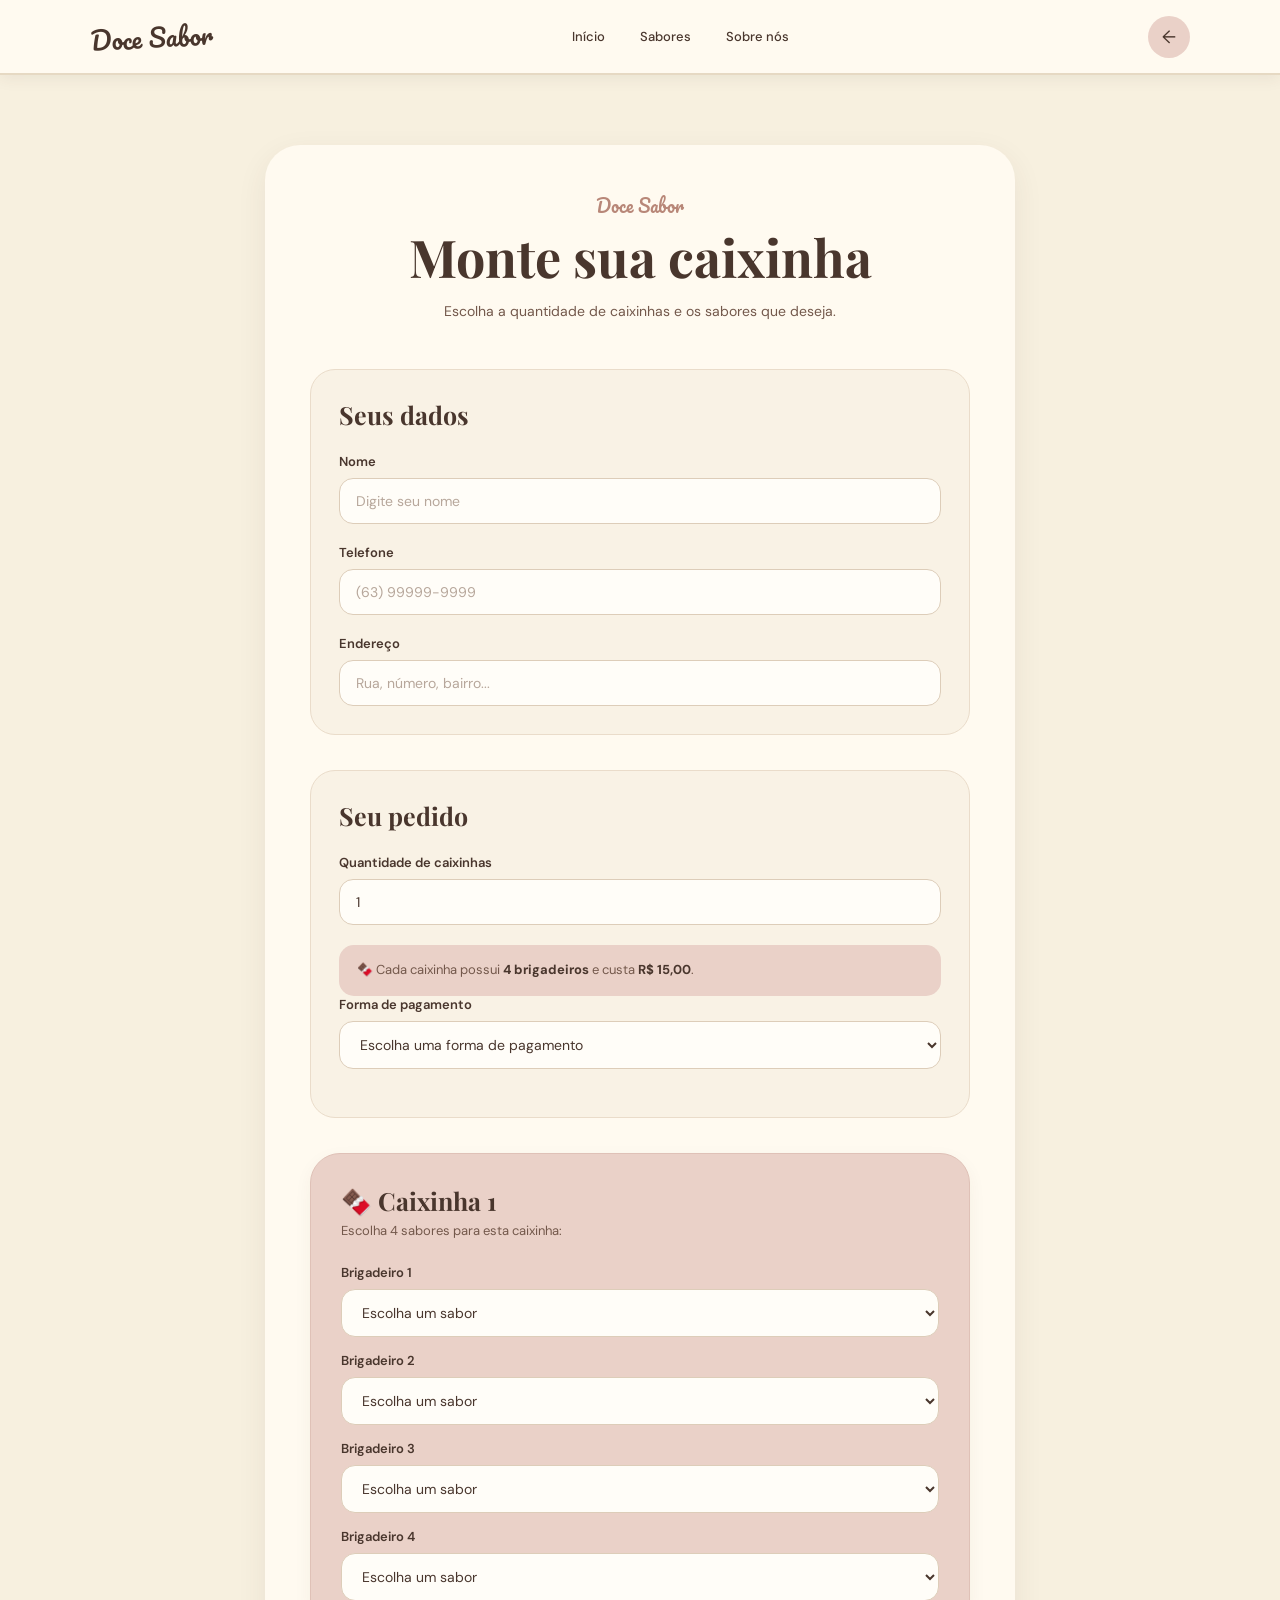
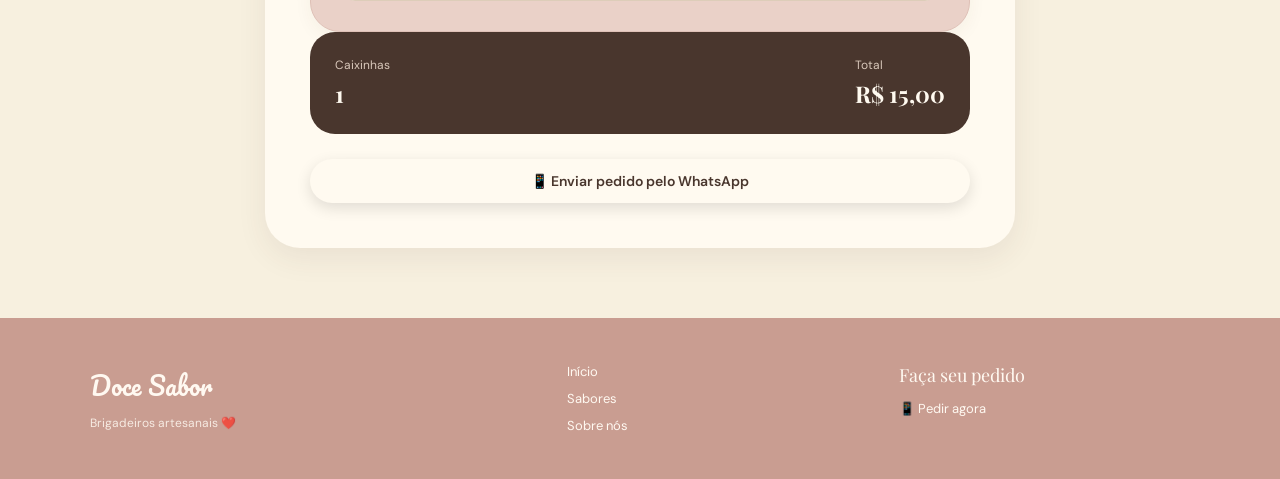
==== pedido.html @ 93509f8d "Primeiro commit do projeto" ====
<!DOCTYPE html>
<html lang="pt-BR">
<head>
    <meta charset="UTF-8">
    <meta name="viewport" content="width=device-width, initial-scale=1.0">
    <title>Fazer Pedido | Doce Sabor</title>
    <link rel="stylesheet" href="style.css">
</head>
<body>
    <!-- =================================
         CABEÇALHO
    ================================== -->
    <header class="header">
        <div class="logo">
            Doce Sabor
        </div>
        <nav class="menu">
            <a href="index.html">
                Início
            </a>
            <a href="index.html#sabores">
                Sabores
            </a>
            <a href="index.html#sobre">
                Sobre nós
            </a>
        </nav>
        <a href="index.html" class="carrinho">
            ←
        </a>
    </header>
    <!-- =================================
         CONTEÚDO PRINCIPAL
    ================================== -->
    <main>
        <section class="pagina-pedido">
            <div class="pedido-container">
                <!-- TÍTULO -->
                <div class="pedido-titulo">
                    <p class="subtitulo">
                        Doce Sabor
                    </p>
                    <h1>
                        Monte sua caixinha
                    </h1>
                    <p>
                        Escolha a quantidade de caixinhas
                        e os sabores que deseja.
                    </p>
                </div>
                <!-- =================================
                     DADOS DO CLIENTE
                ================================== -->
                <div class="formulario-secao">
                    <h2>
                        Seus dados
                    </h2>
                    <!-- NOME -->
                    <div class="campo">
                        <label for="nome">
                            Nome
                        </label>
                        <input
                            type="text"
                            id="nome"
                            placeholder="Digite seu nome"
                        >
                    </div>
                    <!-- TELEFONE -->
                    <div class="campo">
                        <label for="telefone">
                            Telefone
                        </label>
                        <input
                            type="tel"
                            id="telefone"
                            placeholder="(63) 99999-9999"
                        >
                    </div>
                    <!-- ENDEREÇO -->
                    <div class="campo">
                        <label for="endereco">
                            Endereço
                        </label>
                        <input
                            type="text"
                            id="endereco"
                            placeholder="Rua, número, bairro..."
                        >
                    </div>
                </div>
                <!-- =================================
                     QUANTIDADE DE CAIXINHAS
                ================================== -->
                <div class="formulario-secao">
                    <h2>
                        Seu pedido
                    </h2>
                    <div class="campo">
                        <label for="quantidadeCaixas">
                            Quantidade de caixinhas
                        </label>
                        <input
                            type="number"
                            id="quantidadeCaixas"
                            min="1"
                            value="1"
                        >
                    </div>
                    <div class="informacao-caixa">
                        🍫 Cada caixinha possui
                        <strong>4 brigadeiros</strong>
                        e custa
                        <strong>R$ 15,00</strong>.
                    </div>
                    <div class="campo">
                      <label for="pagamento">Forma de pagamento</label>

                     <select id="pagamento" required>
                     <option value="" disabled selected>
                       Escolha uma forma de pagamento
                     </option>

                     <option value="Dinheiro">
                          💵 Dinheiro
                     </option>

                     <option value="Pix">
                            📱 Pix
                     </option>

                     <option value="Cartão">
                          💳 Cartão
                     </option>
                     </select>

                    </div>
                     <div class="campo" id="campoTroco" style="display: none;">

                          <label for="troco">
                          Precisa de troco?
                         </label>

                        <select id="troco">
                              <option value="" disabled selected>
                               Escolha uma opção
                               </option>

                              <option value="Não">
                                    Não
                              </option>

                            <option value="Sim">
                                 Sim
                             </option>
                            </select>

                           </div>

                    <div class="campo" id="campoValorTroco" style="display: none;">

                     <label for="valorTroco">
                      Troco para quanto?
                     </label>

                        <input
                       type="number"
                       id="valorTroco"
                       placeholder="Ex: 50,00"
                       min="0"
                       step="0.01"
                     >

                   </div>
                </div>
                <!-- =================================
                     CAIXINHAS
                ================================== -->
                <div id="caixasContainer">
                    <!--

                        As caixinhas serão
                        criadas aqui pelo JavaScript.

                    -->
                </div>
                <!-- =================================
                     RESUMO DO PEDIDO
                ================================== -->
                <div class="resumo-pedido">
                    <div>
                        <span>
                            Caixinhas
                        </span>
                        <strong id="resumoCaixas">
                            1
                        </strong>
                    </div>
                    <div>
                        <span>
                            Total
                        </span>
                        <strong id="valorTotal">
                            R$ 15,00
                        </strong>
                    </div>
                </div>
                <!-- =================================
                     BOTÃO
                ================================== -->
                <button
                    type="button"
                    class="botao botao-whatsapp"
                    id="enviarPedido"
                >
                    📱 Enviar pedido pelo WhatsApp
                </button>
            </div>
        </section>
    </main>
    <!-- =================================
         RODAPÉ
    ================================== -->
    <footer class="footer">
        <div class="footer-logo">
            Doce Sabor
            <p>
                Brigadeiros artesanais ❤️
            </p>
        </div>
        <div class="footer-links">
            <a href="index.html">
                Início
            </a>
            <a href="index.html#sabores">
                Sabores
            </a>
            <a href="index.html#sobre">
                Sobre nós
            </a>
        </div>
        <div class="footer-contato">
            <p>
                Faça seu pedido
            </p>
            <a href="pedido.html">
                📱 Pedir agora
            </a>
        </div>
    </footer>
    <script src="pedido.js"></script>
</body>
</html>
---- style.css ----
@charset "UTF-8";

/* =========================================
   FONTES
========================================= */

@import url('https://fonts.googleapis.com/css2?family=DM+Sans:wght@400;500;600&family=Playfair+Display:wght@500;600;700&family=Pacifico&display=swap');


/* =========================================
   RESET
========================================= */

* {
    margin: 0;
    padding: 0;
    box-sizing: border-box;
}

html {
    scroll-behavior: smooth;
}

body {
    background: #f7f0df;
    color: #49362d;
    font-family: "DM Sans", sans-serif;
}

a {
    text-decoration: none;
    color: inherit;
}


/* =========================================
   CORES
========================================= */

:root {
    --creme: #f7f0df;
    --creme-claro: #fffaf0;
    --marrom: #49362d;
    --marrom-claro: #73584b;
    --rosa: #d9b9ae;
    --rosa-claro: #ead1c8;
    --rosa-escuro: #b88778;
    --branco: #fffdf8;
}


/* =========================================
   CABEÇALHO
========================================= */

.header {
    width: 100%;
    height: 75px;

    padding: 0 7%;

    display: flex;
    align-items: center;
    justify-content: space-between;

    background: var(--creme-claro);

    position: relative;
    z-index: 10;

    border-bottom: 2px solid #e6d9c3;

    box-shadow: 0 3px 15px rgba(73, 54, 45, 0.08);
}


/* LOGO */

.logo {
    font-family: "Pacifico", cursive;
    font-size: 25px;
    color: var(--marrom);

    transform: rotate(-3deg);
}


/* MENU */

.menu {
    display: flex;
    align-items: center;
    gap: 35px;
}

.menu a {
    font-family: "DM Sans", sans-serif;

    font-size: 13px;
    font-weight: 500;

    color: var(--marrom);

    position: relative;

    transition: 0.3s ease;
}

.menu a::after {
    content: "";

    width: 0;
    height: 2px;

    background: var(--rosa-escuro);

    position: absolute;
    bottom: -6px;
    left: 50%;

    transform: translateX(-50%);

    transition: 0.3s ease;
}

.menu a:hover {
    color: var(--rosa-escuro);
}

.menu a:hover::after {
    width: 100%;
}


/* CARRINHO */

.carrinho {
    width: 42px;
    height: 42px;

    border-radius: 50%;

    display: flex;
    align-items: center;
    justify-content: center;

    background: var(--rosa-claro);

    font-size: 18px;

    transition: 0.3s ease;
}

.carrinho:hover {
    transform: scale(1.1) rotate(-5deg);
    background: var(--rosa);
}


/* =========================================
   HERO
========================================= */

.hero {
    min-height: 490px;

    display: flex;
    align-items: center;

    position: relative;

    overflow: hidden;

    background:
        linear-gradient(
            90deg,
            rgba(73, 54, 45, 0.78),
            rgba(73, 54, 45, 0.2)
        ),
        url("img/brigadeiros.jpg");

    background-size: cover;
    background-position: center;
}


/*
   Como a imagem já está sendo usada
   como fundo, escondemos a imagem
   duplicada do HTML.
*/

.hero-imagem {
    display: none;
}


/* TEXTO */

.hero-text {
    width: 55%;
    padding-left: 8%;

    color: white;

    position: relative;
    z-index: 2;
}

.pequeno-titulo {
    font-family: "Pacifico", cursive;

    font-size: 18px;

    margin-bottom: 15px;

    color: #fff5e8;
}

.hero h1 {
    font-family: "Playfair Display", serif;

    font-size: clamp(45px, 6vw, 76px);

    line-height: 0.98;

    font-weight: 600;

    margin-bottom: 22px;

    letter-spacing: -2px;
}

.hero-descricao {
    max-width: 390px;

    font-size: 15px;

    line-height: 1.7;

    margin-bottom: 30px;

    color: #fff4e8;
}


/* =========================================
   BOTÕES
========================================= */

.botao {
    display: inline-flex;
    align-items: center;
    justify-content: center;

    padding: 13px 24px;

    background: var(--creme-claro);

    color: var(--marrom);

    border-radius: 30px;

    font-size: 13px;
    font-weight: 600;

    box-shadow: 0 5px 15px rgba(0,0,0,0.12);

    transition: 0.3s ease;
}

.botao:hover {
    transform: translateY(-4px);

    background: white;

    box-shadow: 0 8px 20px rgba(0,0,0,0.18);
}


/* =========================================
   SEÇÕES
========================================= */

.destaques,
.sobre {
    padding: 75px 7%;
}


/* =========================================
   TÍTULOS
========================================= */

.titulo-secao {
    display: flex;
    align-items: end;
    justify-content: space-between;

    margin-bottom: 35px;
}

.subtitulo {
    font-family: "Pacifico", cursive;

    color: var(--rosa-escuro);

    font-size: 18px;

    margin-bottom: 7px;
}

.titulo-secao h2,
.sobre h2,
.pedido h2 {
    font-family: "Playfair Display", serif;

    font-size: clamp(32px, 4vw, 48px);

    color: var(--marrom);

    line-height: 1.1;
}

.decoracao {
    font-size: 22px;

    letter-spacing: 5px;

    color: var(--rosa-escuro);

    margin-bottom: 8px;
}


/* =========================================
   PRODUTOS
========================================= */

.produtos {
    display: grid;

    grid-template-columns: repeat(3, 1fr);

    gap: 28px;
}


/* CARD */

.produto {
    background: var(--rosa-claro);

    border-radius: 35px 35px 30px 30px;

    overflow: hidden;

    transition: 0.35s ease;

    box-shadow: 0 8px 20px rgba(73, 54, 45, 0.06);
}

.produto:hover {
    transform: translateY(-10px) rotate(-1deg);

    box-shadow: 0 15px 30px rgba(73, 54, 45, 0.13);
}


/* IMAGEM */

.produto-imagem {
    width: 100%;
    height: 230px;

    overflow: hidden;
}

.produto-imagem img {
    width: 100%;
    height: 100%;

    object-fit: cover;

    transition: 0.5s ease;
}

.produto:hover .produto-imagem img {
    transform: scale(1.07);
}


/* INFORMAÇÕES */

.produto-info {
    padding: 22px 25px 28px;

    text-align: center;
}

.produto-info h3 {
    font-family: "Playfair Display", serif;

    font-size: 21px;

    margin-bottom: 8px;

    color: var(--marrom);
}

.produto-info p {
    font-size: 13px;

    line-height: 1.5;

    color: var(--marrom-claro);

    min-height: 40px;

    margin-bottom: 15px;
}

.produto-info strong {
    display: inline-block;

    font-family: "Playfair Display", serif;

    font-size: 18px;

    color: var(--rosa-escuro);
}


/* BOTÃO SECUNDÁRIO */

.botao-secundario {
    display: table;

    margin: 38px auto 0;

    padding: 11px 25px;

    border: 1px solid var(--marrom);

    border-radius: 25px;

    font-size: 13px;
    font-weight: 500;

    transition: 0.3s ease;
}

.botao-secundario:hover {
    background: var(--marrom);

    color: white;

    transform: translateY(-3px);
}


/* =========================================
   SOBRE
========================================= */

.sobre {
    display: grid;

    grid-template-columns: 1fr 1fr;

    align-items: center;

    gap: 70px;

    background: #ead8c9;
}


/* IMAGEM */

.sobre-imagem {
    height: 450px;

    border-radius: 50px 15px 50px 15px;

    overflow: hidden;

    transform: rotate(-2deg);

    box-shadow: 0 15px 30px rgba(73,54,45,0.12);
}

.sobre-imagem img {
    width: 100%;
    height: 100%;

    object-fit: cover;
}


/* TEXTO */

.sobre-texto {
    max-width: 500px;
}

.sobre-texto h2 {
    margin-bottom: 25px;
}

.sobre-texto > p:not(.subtitulo) {
    font-size: 15px;

    line-height: 1.8;

    color: var(--marrom-claro);

    margin-bottom: 17px;
}

.coracao {
    display: inline-block;

    margin-top: 10px;

    font-size: 25px;

    animation: pulsar 2s infinite;
}


/* =========================================
   PEDIDO
========================================= */

.pedido {
    padding: 90px 7%;

    text-align: center;

    background: var(--marrom);

    position: relative;

    overflow: hidden;
}

.pedido::before {
    content: "♡";

    position: absolute;

    font-size: 250px;

    color: rgba(255,255,255,0.03);

    left: 5%;
    top: -80px;

    transform: rotate(-20deg);
}

.pedido::after {
    content: "♡";

    position: absolute;

    font-size: 200px;

    color: rgba(255,255,255,0.03);

    right: 5%;
    bottom: -80px;

    transform: rotate(20deg);
}

.pedido-conteudo {
    position: relative;
    z-index: 2;
}

.pedido .subtitulo {
    color: var(--rosa);
}

.pedido h2 {
    color: var(--creme-claro);

    margin-bottom: 18px;
}

.pedido p:not(.subtitulo) {
    max-width: 500px;

    margin: 0 auto 28px;

    line-height: 1.7;

    font-size: 15px;

    color: #e8d9cc;
}


/* =========================================
   RODAPÉ
========================================= */

.footer {
    padding: 45px 7%;

    display: grid;

    grid-template-columns: 1.5fr 1fr 1fr;

    gap: 40px;

    background: #c99d91;

    color: #fff9f1;
}


/* LOGO */

.footer-logo {
    font-family: "Pacifico", cursive;

    font-size: 25px;
}

.footer-logo p {
    font-family: "DM Sans", sans-serif;

    font-size: 12px;

    margin-top: 8px;

    opacity: 0.85;
}


/* LINKS */

.footer-links,
.footer-contato {
    display: flex;

    flex-direction: column;

    gap: 10px;
}

.footer-links a,
.footer-contato a {
    font-size: 13px;

    transition: 0.3s ease;
}

.footer-links a:hover,
.footer-contato a:hover {
    transform: translateX(5px);

    opacity: 0.7;
}

.footer-contato p {
    font-family: "Playfair Display", serif;

    font-size: 18px;

    margin-bottom: 3px;
}


/* =========================================
   ANIMAÇÕES
========================================= */

@keyframes pulsar {

    0% {
        transform: scale(1);
    }

    50% {
        transform: scale(1.15);
    }

    100% {
        transform: scale(1);
    }

}


/* =========================================
   RESPONSIVIDADE
========================================= */

@media (max-width: 900px) {

    .header {
        padding: 0 5%;
    }

    .menu {
        gap: 18px;
    }

    .menu a {
        font-size: 12px;
    }

    .hero-text {
        width: 65%;
        padding-left: 6%;
    }

    .produtos {
        grid-template-columns: repeat(2, 1fr);
    }

    .sobre {
        grid-template-columns: 1fr;

        gap: 45px;
    }

    .sobre-imagem {
        height: 400px;
    }

    .sobre-texto {
        max-width: 100%;
    }

}


@media (max-width: 650px) {

    /* HEADER */

    .header {
        height: auto;

        padding: 18px 5%;

        flex-wrap: wrap;

        gap: 15px;
    }

    .logo {
        font-size: 22px;
    }

    .menu {
        order: 3;

        width: 100%;

        justify-content: center;

        gap: 18px;

        overflow-x: auto;
    }

    .menu a {
        white-space: nowrap;
    }


    /* HERO */

    .hero {
        min-height: 580px;

        background-position: center;
    }

    .hero-text {
        width: 100%;

        padding: 60px 8%;
    }

    .hero h1 {
        font-size: 48px;
    }


    /* DESTAQUES */

    .destaques {
        padding: 60px 6%;
    }

    .titulo-secao {
        align-items: start;
    }

    .decoracao {
        display: none;
    }

    .produtos {
        grid-template-columns: 1fr;
    }

    .produto-imagem {
        height: 250px;
    }


    /* SOBRE */

    .sobre {
        padding: 60px 7%;
    }

    .sobre-imagem {
        height: 330px;
    }


    /* PEDIDO */

    .pedido {
        padding: 70px 7%;
    }


    /* FOOTER */

    .footer {
        grid-template-columns: 1fr;

        text-align: center;

        gap: 30px;
    }

    .footer-links,
    .footer-contato {
        align-items: center;
    }

}
/* =========================================
   PÁGINA DE PEDIDOS
========================================= */

.pagina-pedido {
    min-height: 100vh;

    padding: 70px 20px;

    background: var(--creme);
}


/* =========================================
   CONTAINER DO PEDIDO
========================================= */

.pedido-container {
    width: 100%;
    max-width: 750px;

    margin: 0 auto;

    padding: 45px;

    background: var(--creme-claro);

    border-radius: 35px;

    box-shadow:
        0 10px 30px rgba(73, 54, 45, 0.08);
}


/* =========================================
   TÍTULO
========================================= */

.pedido-titulo {
    text-align: center;

    margin-bottom: 45px;
}

.pedido-titulo h1 {
    font-family: "Playfair Display", serif;

    font-size: clamp(36px, 5vw, 52px);

    line-height: 1.1;

    color: var(--marrom);

    margin-bottom: 15px;
}

.pedido-titulo > p:last-child {
    max-width: 480px;

    margin: 0 auto;

    color: var(--marrom-claro);

    font-size: 14px;

    line-height: 1.7;
}


/* =========================================
   SEÇÕES DO FORMULÁRIO
========================================= */

.formulario-secao {
    margin-bottom: 35px;

    padding: 28px;

    background: #f9f2e5;

    border: 1px solid #eadcca;

    border-radius: 25px;
}

.formulario-secao h2 {
    font-family: "Playfair Display", serif;

    font-size: 25px;

    color: var(--marrom);

    margin-bottom: 22px;
}


/* =========================================
   CAMPOS
========================================= */

.campo {
    margin-bottom: 20px;
}

.campo:last-child {
    margin-bottom: 0;
}

.campo label {
    display: block;

    margin-bottom: 8px;

    font-size: 13px;

    font-weight: 600;

    color: var(--marrom);
}


/* INPUTS */

.campo input,
.campo select,
.campo textarea {
    width: 100%;

    padding: 13px 16px;

    border: 1px solid #ddcdb9;

    border-radius: 14px;

    background: var(--branco);

    color: var(--marrom);

    font-family: "DM Sans", sans-serif;

    font-size: 14px;

    outline: none;

    transition: 0.3s ease;
}


/* EFEITO AO CLICAR */

.campo input:focus,
.campo select:focus,
.campo textarea:focus {

    border-color: var(--rosa-escuro);

    box-shadow:
        0 0 0 3px rgba(184, 135, 120, 0.12);
}


/* PLACEHOLDER */

.campo input::placeholder,
.campo textarea::placeholder {

    color: #b7a79b;
}


/* TEXTAREA */

.campo textarea {

    resize: vertical;

    min-height: 120px;
}


/* =========================================
   INFORMAÇÃO DA CAIXINHA
========================================= */

.informacao-caixa {

    margin-top: 20px;

    padding: 15px 18px;

    background: var(--rosa-claro);

    border-radius: 15px;

    color: var(--marrom-claro);

    font-size: 13px;

    line-height: 1.6;
}

.informacao-caixa strong {

    color: var(--marrom);

}


/* =========================================
   CAIXINHAS
========================================= */

.caixas-container {

    display: flex;

    flex-direction: column;

    gap: 25px;

    margin-bottom: 35px;
}


/* =========================================
   UMA CAIXINHA
========================================= */

.caixa-pedido {

    padding: 30px;

    background: var(--rosa-claro);

    border-radius: 30px;

    border: 1px solid #dfc1b7;

    box-shadow:
        0 6px 18px rgba(73, 54, 45, 0.05);

    animation: aparecerCaixa 0.4s ease;
}


/* TÍTULO DA CAIXA */

.caixa-pedido h3 {

    font-family: "Playfair Display", serif;

    font-size: 25px;

    color: var(--marrom);

    margin-bottom: 5px;
}


/* DESCRIÇÃO */

.caixa-pedido > p {

    margin-bottom: 25px;

    font-size: 13px;

    color: var(--marrom-claro);

}


/* =========================================
   SELECT DOS SABORES
========================================= */

.caixa-pedido .campo {

    margin-bottom: 15px;
}

.caixa-pedido .campo:last-child {

    margin-bottom: 0;
}


/* =========================================
   RESUMO DO PEDIDO
========================================= */

.resumo-pedido {

    display: flex;

    justify-content: space-between;

    align-items: center;

    gap: 20px;

    padding: 25px;

    margin-bottom: 25px;

    background: var(--marrom);

    border-radius: 25px;

    color: white;
}


.resumo-pedido div {

    display: flex;

    flex-direction: column;

    gap: 5px;
}


.resumo-pedido span {

    font-size: 12px;

    color: #d9c8bb;
}


.resumo-pedido strong {

    font-family: "Playfair Display", serif;

    font-size: 23px;

    color: var(--creme-claro);
}


/* =========================================
   BOTÃO WHATSAPP
========================================= */

.botao-whatsapp {

    width: 100%;

    border: none;

    cursor: pointer;

    font-family: "DM Sans", sans-serif;

    font-size: 14px;
}


/* =========================================
   ANIMAÇÃO DAS CAIXINHAS
========================================= */

@keyframes aparecerCaixa {

    from {

        opacity: 0;

        transform:
            translateY(15px);

    }

    to {

        opacity: 1;

        transform:
            translateY(0);

    }

}


/* =========================================
   RESPONSIVIDADE — PEDIDOS
========================================= */

@media (max-width: 650px) {

    .pagina-pedido {

        padding: 40px 15px;

    }


    .pedido-container {

        padding: 28px 18px;

        border-radius: 25px;

    }


    .pedido-titulo {

        margin-bottom: 35px;

    }


    .pedido-titulo h1 {

        font-size: 38px;

    }


    .formulario-secao {

        padding: 20px;

        border-radius: 20px;

    }


    .caixa-pedido {

        padding: 22px;

        border-radius: 23px;

    }


    .caixa-pedido h3 {

        font-size: 22px;

    }


    .resumo-pedido {

        padding: 20px;

        border-radius: 20px;

    }


    .resumo-pedido strong {

        font-size: 20px;

    }

}
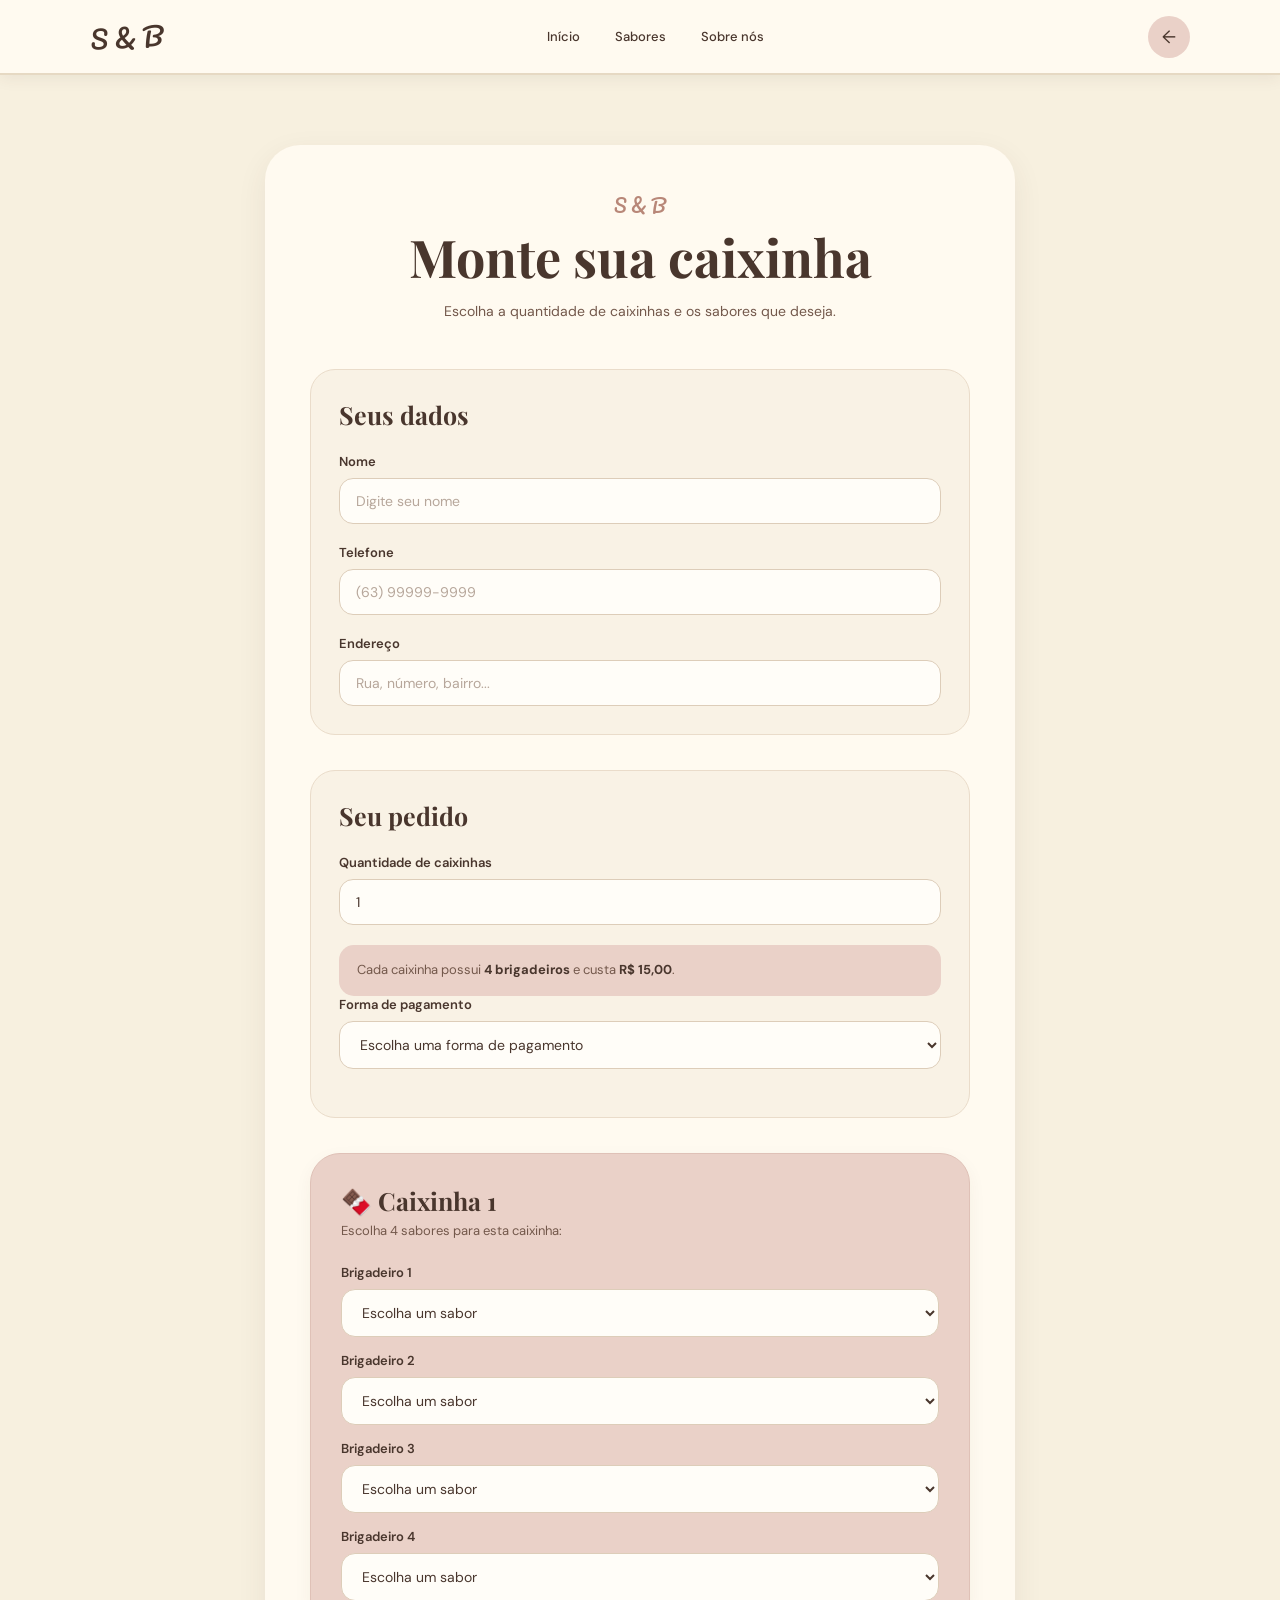
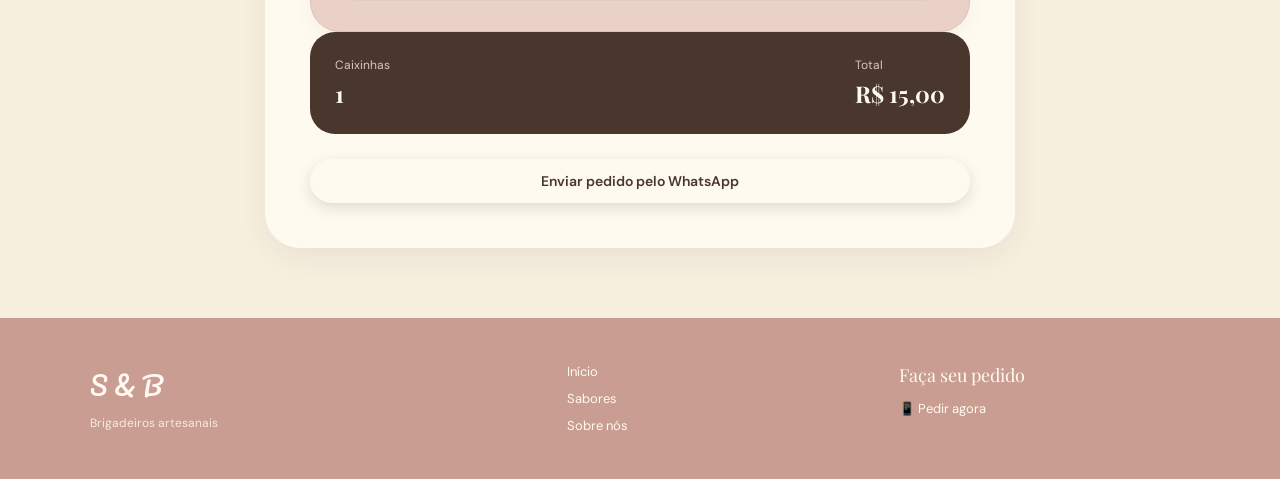
==== commit 556fb714: "Trocando nome da logo" ====
--- a/pedido.html
+++ b/pedido.html
@@ -3,7 +3,7 @@
 <head>
     <meta charset="UTF-8">
     <meta name="viewport" content="width=device-width, initial-scale=1.0">
-    <title>Fazer Pedido | Doce Sabor</title>
+    <title>Fazer Pedido | S & B</title>
     <link rel="stylesheet" href="style.css">
 </head>
 <body>
@@ -12,7 +12,7 @@
     ================================== -->
     <header class="header">
         <div class="logo">
-            Doce Sabor
+            S & B
         </div>
         <nav class="menu">
             <a href="index.html">
@@ -38,7 +38,7 @@
                 <!-- TÍTULO -->
                 <div class="pedido-titulo">
                     <p class="subtitulo">
-                        Doce Sabor
+                        S & B
                     </p>
                     <h1>
                         Monte sua caixinha
@@ -108,7 +108,7 @@
                         >
                     </div>
                     <div class="informacao-caixa">
-                        🍫 Cada caixinha possui
+                         Cada caixinha possui
                         <strong>4 brigadeiros</strong>
                         e custa
                         <strong>R$ 15,00</strong>.
@@ -213,7 +213,7 @@
                     class="botao botao-whatsapp"
                     id="enviarPedido"
                 >
-                    📱 Enviar pedido pelo WhatsApp
+                     Enviar pedido pelo WhatsApp
                 </button>
             </div>
         </section>
@@ -223,9 +223,9 @@
     ================================== -->
     <footer class="footer">
         <div class="footer-logo">
-            Doce Sabor
+            S & B
             <p>
-                Brigadeiros artesanais ❤️
+                Brigadeiros artesanais 
             </p>
         </div>
         <div class="footer-links">
--- a/style.css
+++ b/style.css
@@ -1313,4 +1313,28 @@
 
     }
 
+}
+
+.informacao-sabores {
+
+    width: fit-content;
+
+    margin: 0 auto 35px;
+
+    padding: 12px 22px;
+
+    background-color: var(--creme-claro);
+
+    border: 1px solid var(--rosa-claro);
+
+    border-radius: 30px;
+
+    color: var(--marrom);
+
+    font-size: 0.95rem;
+
+    text-align: center;
+
+    box-shadow: 0 5px 15px rgba(73, 54, 45, 0.06);
+
 }
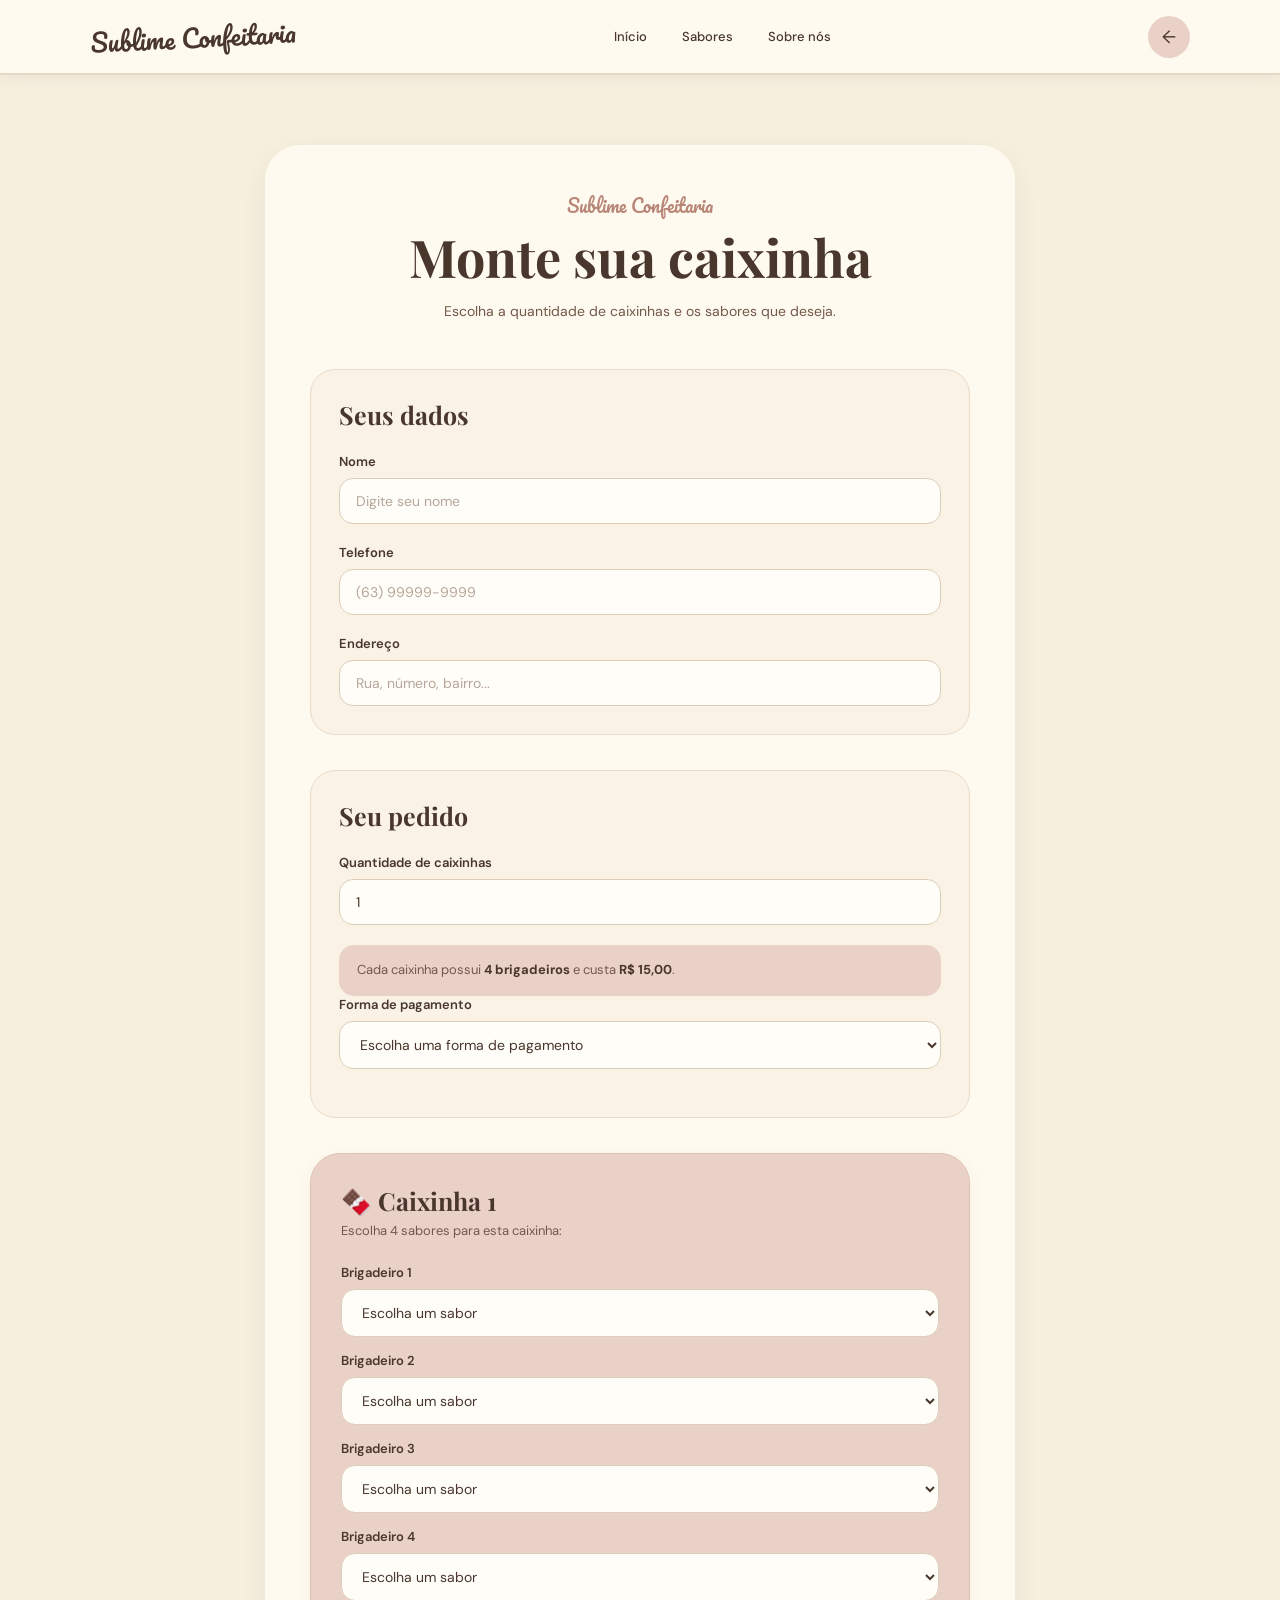
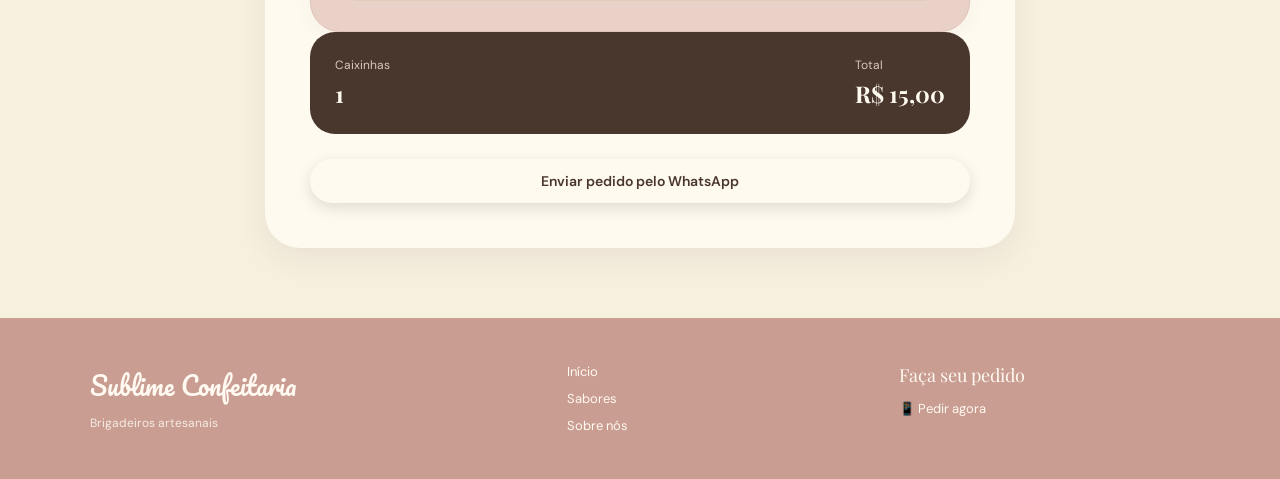
==== commit 2929565e: "imagens" ====
--- a/pedido.html
+++ b/pedido.html
@@ -3,251 +3,375 @@
 <head>
     <meta charset="UTF-8">
     <meta name="viewport" content="width=device-width, initial-scale=1.0">
-    <title>Fazer Pedido | S & B</title>
+
+    <title>Fazer Pedido | Sublime Confeitaria</title>
+
     <link rel="stylesheet" href="style.css">
 </head>
+
 <body>
+
     <!-- =================================
          CABEÇALHO
     ================================== -->
+
     <header class="header">
+
         <div class="logo">
-            S & B
+            Sublime Confeitaria
         </div>
+
         <nav class="menu">
+
             <a href="index.html">
                 Início
             </a>
+
             <a href="index.html#sabores">
                 Sabores
             </a>
+
             <a href="index.html#sobre">
                 Sobre nós
             </a>
+
         </nav>
+
         <a href="index.html" class="carrinho">
             ←
         </a>
+
     </header>
+
+
     <!-- =================================
          CONTEÚDO PRINCIPAL
     ================================== -->
+
     <main>
+
         <section class="pagina-pedido">
+
             <div class="pedido-container">
+
                 <!-- TÍTULO -->
+
                 <div class="pedido-titulo">
+
                     <p class="subtitulo">
-                        S & B
+                        Sublime Confeitaria
                     </p>
+
                     <h1>
                         Monte sua caixinha
                     </h1>
+
                     <p>
                         Escolha a quantidade de caixinhas
                         e os sabores que deseja.
                     </p>
-                </div>
+
+                </div>
+
+
                 <!-- =================================
                      DADOS DO CLIENTE
                 ================================== -->
+
                 <div class="formulario-secao">
+
                     <h2>
                         Seus dados
                     </h2>
+
+
                     <!-- NOME -->
-                    <div class="campo">
+
+                    <div class="campo">
+
                         <label for="nome">
                             Nome
                         </label>
+
                         <input
                             type="text"
                             id="nome"
                             placeholder="Digite seu nome"
                         >
-                    </div>
+
+                    </div>
+
+
                     <!-- TELEFONE -->
-                    <div class="campo">
+
+                    <div class="campo">
+
                         <label for="telefone">
                             Telefone
                         </label>
+
                         <input
                             type="tel"
                             id="telefone"
                             placeholder="(63) 99999-9999"
                         >
-                    </div>
+
+                    </div>
+
+
                     <!-- ENDEREÇO -->
-                    <div class="campo">
+
+                    <div class="campo">
+
                         <label for="endereco">
                             Endereço
                         </label>
+
                         <input
                             type="text"
                             id="endereco"
                             placeholder="Rua, número, bairro..."
                         >
-                    </div>
-                </div>
+
+                    </div>
+
+                </div>
+
+
                 <!-- =================================
                      QUANTIDADE DE CAIXINHAS
                 ================================== -->
+
                 <div class="formulario-secao">
+
                     <h2>
                         Seu pedido
                     </h2>
-                    <div class="campo">
+
+
+                    <div class="campo">
+
                         <label for="quantidadeCaixas">
                             Quantidade de caixinhas
                         </label>
+
                         <input
                             type="number"
                             id="quantidadeCaixas"
                             min="1"
                             value="1"
                         >
-                    </div>
+
+                    </div>
+
+
                     <div class="informacao-caixa">
-                         Cada caixinha possui
+
+                        Cada caixinha possui
                         <strong>4 brigadeiros</strong>
                         e custa
                         <strong>R$ 15,00</strong>.
-                    </div>
-                    <div class="campo">
-                      <label for="pagamento">Forma de pagamento</label>
-
-                     <select id="pagamento" required>
-                     <option value="" disabled selected>
-                       Escolha uma forma de pagamento
+
+                    </div>
+
+
+                    <div class="campo">
+
+                        <label for="pagamento">
+                            Forma de pagamento
+                        </label>
+                  <select id="pagamento" required>
+
+                   <option value="" disabled selected>
+                        Escolha uma forma de pagamento
+                    </option>
+
+                     <option value="Dinheiro">
+                                💵 Dinheiro
                      </option>
 
-                     <option value="Dinheiro">
-                          💵 Dinheiro
-                     </option>
-
                      <option value="Pix">
-                            📱 Pix
-                     </option>
-
-                     <option value="Cartão">
-                          💳 Cartão
-                     </option>
-                     </select>
-
-                    </div>
-                     <div class="campo" id="campoTroco" style="display: none;">
-
-                          <label for="troco">
-                          Precisa de troco?
-                         </label>
+                              📱 Pix
+                       </option>
+
+                      </select>
+
+                    </div>
+
+
+                    <div
+                        class="campo"
+                        id="campoTroco"
+                        style="display: none;"
+                    >
+
+                        <label for="troco">
+                            Precisa de troco?
+                        </label>
 
                         <select id="troco">
-                              <option value="" disabled selected>
-                               Escolha uma opção
-                               </option>
-
-                              <option value="Não">
-                                    Não
-                              </option>
+
+                            <option value="" disabled selected>
+                                Escolha uma opção
+                            </option>
+
+                            <option value="Não">
+                                Não
+                            </option>
 
                             <option value="Sim">
-                                 Sim
-                             </option>
-                            </select>
-
-                           </div>
-
-                    <div class="campo" id="campoValorTroco" style="display: none;">
-
-                     <label for="valorTroco">
-                      Troco para quanto?
-                     </label>
-
-                        <input
-                       type="number"
-                       id="valorTroco"
-                       placeholder="Ex: 50,00"
-                       min="0"
-                       step="0.01"
-                     >
-
-                   </div>
-                </div>
+                                Sim
+                            </option>
+
+                        </select>
+
+                    </div>
+
+
+                    <div
+                        class="campo"
+                        id="campoValorTroco"
+                        style="display: none;"
+                    >
+
+                        <label for="valorTroco">
+                            Troco para quanto?
+                        </label>
+
+                        <input
+                            type="number"
+                            id="valorTroco"
+                            placeholder="Ex: 50,00"
+                            min="0"
+                            step="0.01"
+                        >
+
+                    </div>
+
+                </div>
+
+
                 <!-- =================================
                      CAIXINHAS
                 ================================== -->
+
                 <div id="caixasContainer">
+
                     <!--
 
                         As caixinhas serão
                         criadas aqui pelo JavaScript.
 
                     -->
-                </div>
+
+                </div>
+
+
                 <!-- =================================
                      RESUMO DO PEDIDO
                 ================================== -->
+
                 <div class="resumo-pedido">
+
                     <div>
+
                         <span>
                             Caixinhas
                         </span>
+
                         <strong id="resumoCaixas">
                             1
                         </strong>
-                    </div>
+
+                    </div>
+
+
                     <div>
+
                         <span>
                             Total
                         </span>
+
                         <strong id="valorTotal">
                             R$ 15,00
                         </strong>
-                    </div>
-                </div>
+
+                    </div>
+
+                </div>
+
+
                 <!-- =================================
                      BOTÃO
                 ================================== -->
+
                 <button
                     type="button"
                     class="botao botao-whatsapp"
                     id="enviarPedido"
                 >
-                     Enviar pedido pelo WhatsApp
+
+                    Enviar pedido pelo WhatsApp
+
                 </button>
+
             </div>
+
         </section>
+
     </main>
+
+
     <!-- =================================
          RODAPÉ
     ================================== -->
+
     <footer class="footer">
+
         <div class="footer-logo">
-            S & B
+
+            Sublime Confeitaria
+
             <p>
-                Brigadeiros artesanais 
+                Brigadeiros artesanais
             </p>
+
         </div>
+
+
         <div class="footer-links">
+
             <a href="index.html">
                 Início
             </a>
+
             <a href="index.html#sabores">
                 Sabores
             </a>
+
             <a href="index.html#sobre">
                 Sobre nós
             </a>
+
         </div>
+
+
         <div class="footer-contato">
+
             <p>
                 Faça seu pedido
             </p>
+
             <a href="pedido.html">
                 📱 Pedir agora
             </a>
+
         </div>
+
     </footer>
+
+
     <script src="pedido.js"></script>
+
 </body>
 </html>
--- a/style.css
+++ b/style.css
@@ -184,14 +184,15 @@
 }
 
 
-/*
-   Como a imagem já está sendo usada
-   como fundo, escondemos a imagem
-   duplicada do HTML.
-*/
-
 .hero-imagem {
-    display: none;
+    display: block;
+}
+
+.hero-imagem img {
+    width: 100%;
+    max-width: 500px;
+    height: auto;
+    display: block;
 }
 
 
